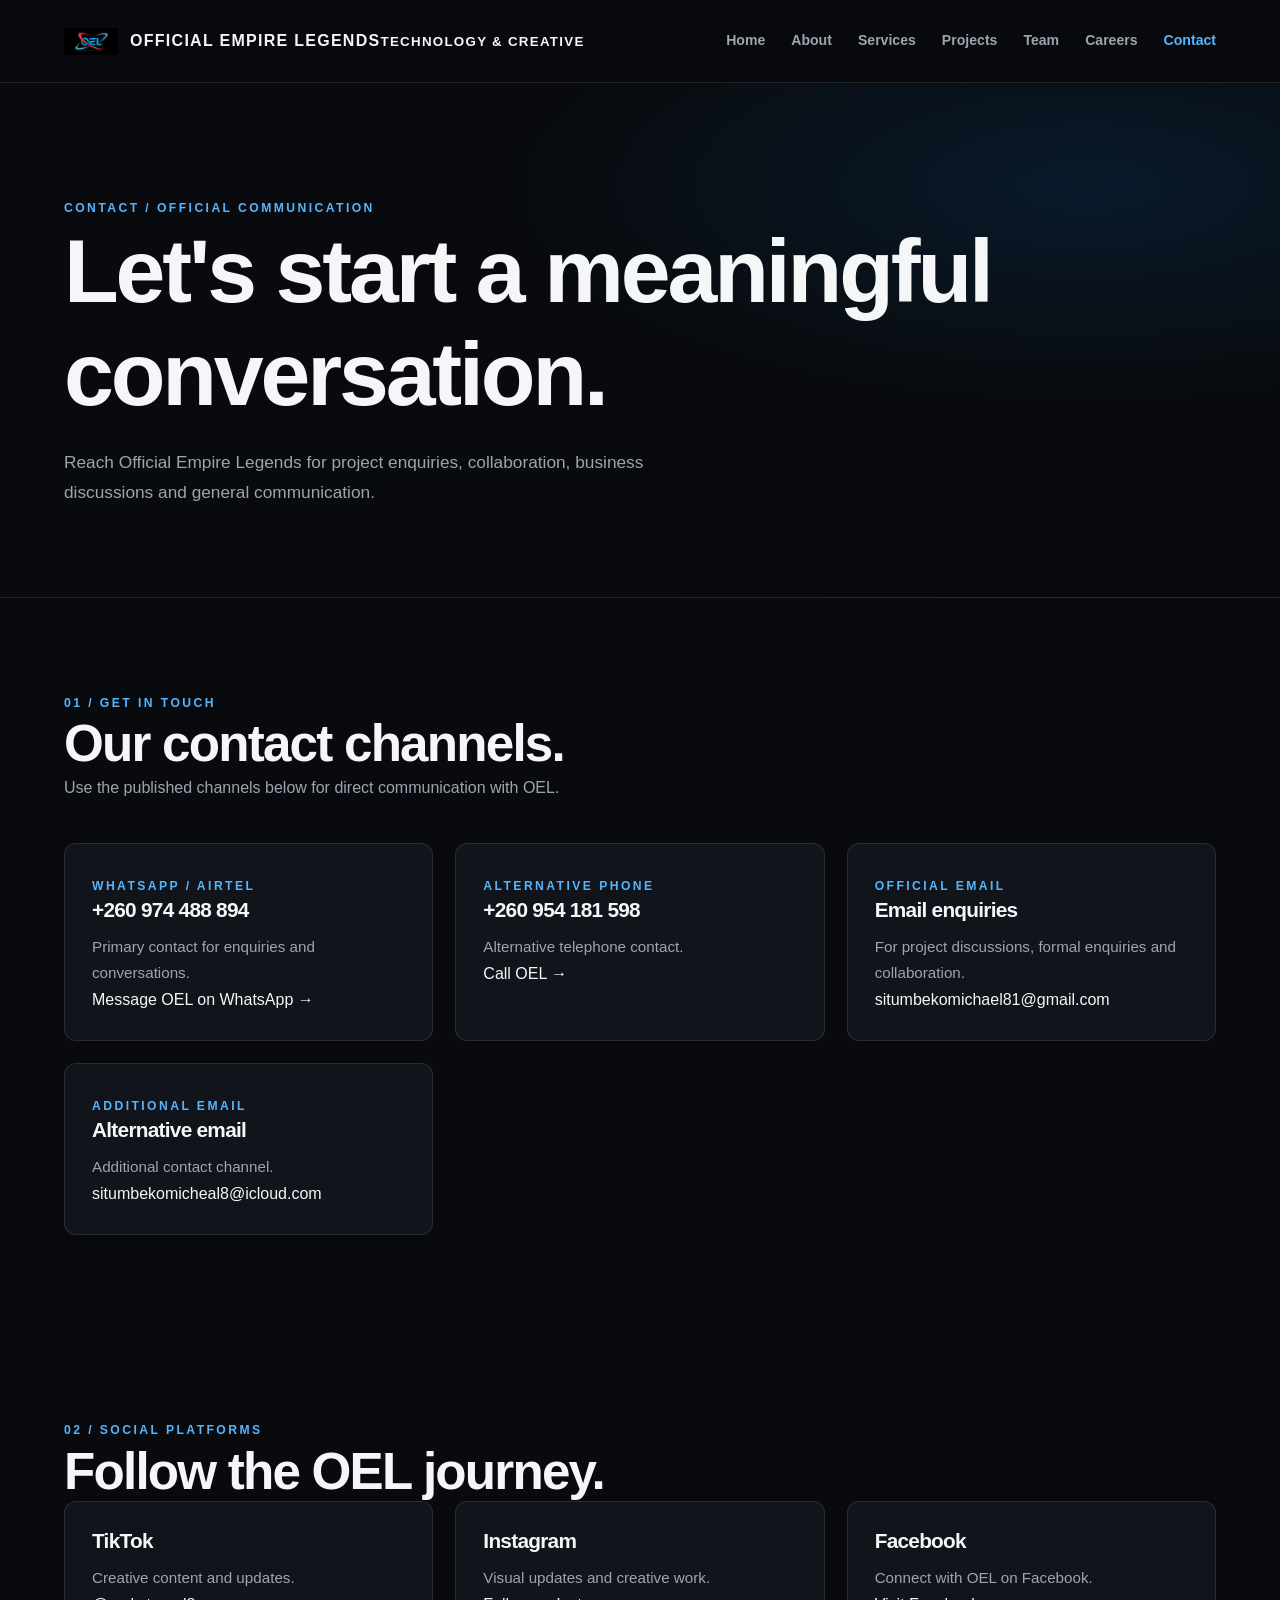
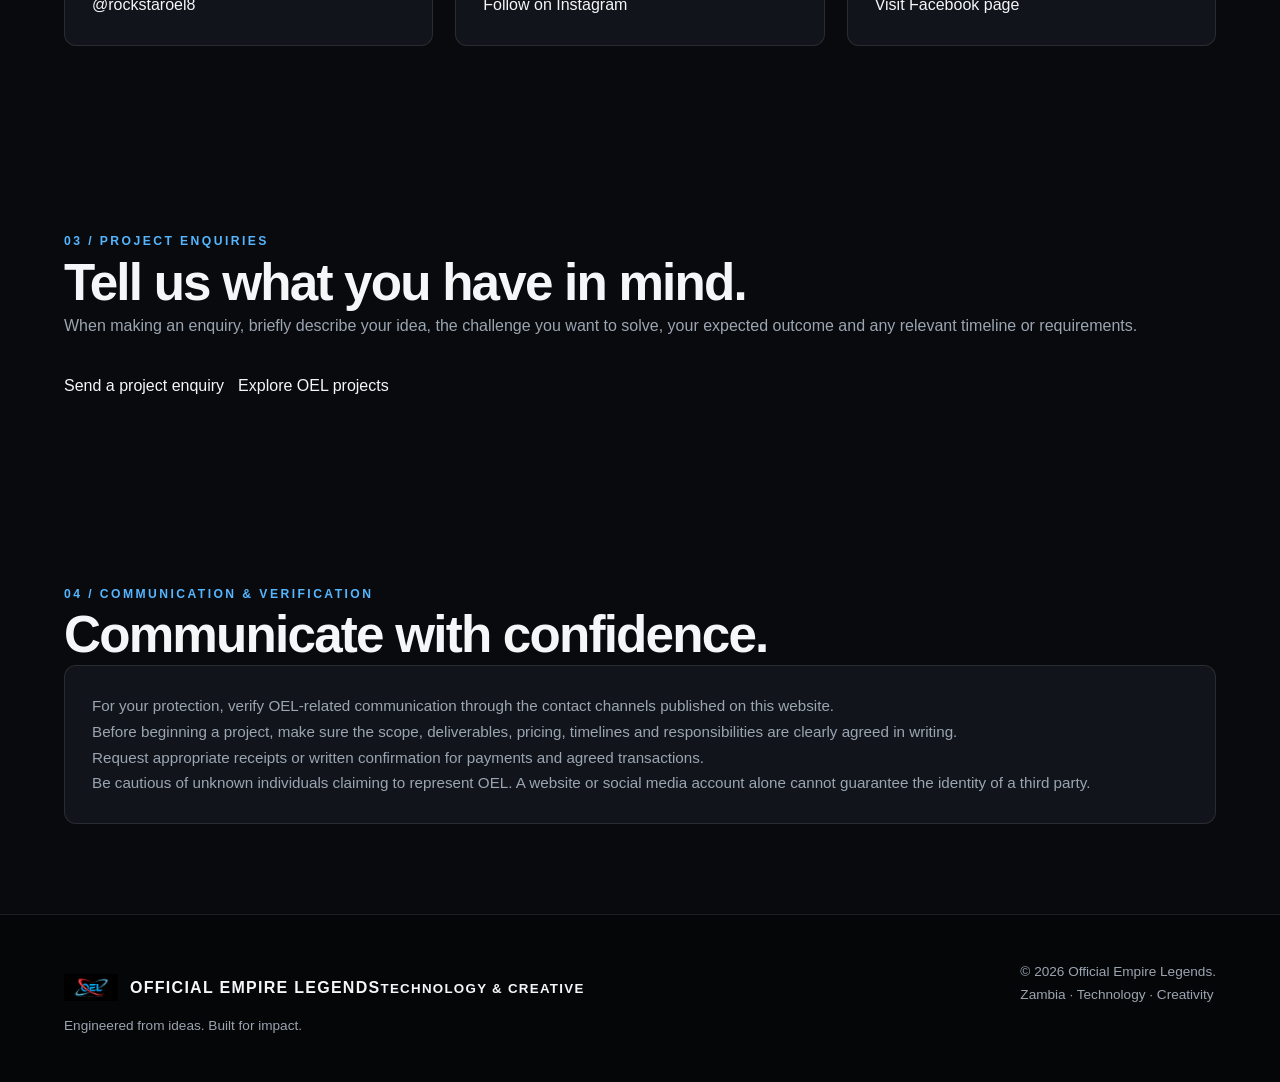
==== contact.html @ d90c9c2c "Build multi-page OEL company website and update leadership" ====
<!DOCTYPE html>
<html lang="en">
<head>
    <meta charset="UTF-8">
    <meta name="viewport" content="width=device-width, initial-scale=1.0">
    <meta name="description" content="Contact Official Empire Legends in Zambia for project enquiries, collaboration and business communication.">
    <meta name="theme-color" content="#080b12">
    <title>Contact | Official Empire Legends</title>
    <link rel="icon" href="assets/images/oel-logo.webp">
    <link rel="stylesheet" href="css/style.css">
</head>
<body>

<header class="site-header">
    <div class="container nav-container">
        <a class="brand" href="index.html" aria-label="OEL Home">
            <img src="assets/images/oel-logo.webp" alt="OEL logo">
            <span>OFFICIAL EMPIRE LEGENDS<small>TECHNOLOGY &amp; CREATIVE</small></span>
        </a>
        <button class="menu-toggle" aria-label="Toggle navigation" aria-expanded="false">☰</button>
        <nav class="nav-links" aria-label="Main navigation">
            <a href="index.html">Home</a>
            <a href="about.html">About</a>
            <a href="services.html">Services</a>
            <a href="projects.html">Projects</a>
            <a href="team.html">Team</a>
            <a href="careers.html">Careers</a>
            <a href="contact.html" class="active">Contact</a>
        </nav>
    </div>
</header>

<main>

<section class="page-hero">
    <div class="container">
        <span class="eyebrow">CONTACT / OFFICIAL COMMUNICATION</span>
        <h1>Let's start a meaningful conversation.</h1>
        <p>
            Reach Official Empire Legends for project enquiries,
            collaboration, business discussions and general communication.
        </p>
    </div>
</section>

<section class="section">
    <div class="container">
        <span class="eyebrow">01 / GET IN TOUCH</span>
        <h2>Our contact channels.</h2>
        <p class="section-heading">
            Use the published channels below for direct communication
            with OEL.
        </p>

        <div class="grid">

            <article class="panel">
                <span class="eyebrow">WHATSAPP / AIRTEL</span>
                <h3>+260 974 488 894</h3>
                <p>Primary contact for enquiries and conversations.</p>
                <a href="https://wa.me/260974488894" target="_blank" rel="noopener noreferrer">Message OEL on WhatsApp →</a>
            </article>

            <article class="panel">
                <span class="eyebrow">ALTERNATIVE PHONE</span>
                <h3>+260 954 181 598</h3>
                <p>Alternative telephone contact.</p>
                <a href="tel:+260954181598">Call OEL →</a>
            </article>

            <article class="panel">
                <span class="eyebrow">OFFICIAL EMAIL</span>
                <h3>Email enquiries</h3>
                <p>For project discussions, formal enquiries and collaboration.</p>
                <a href="mailto:situmbekomichael81@gmail.com">situmbekomichael81@gmail.com</a>
            </article>

            <article class="panel">
                <span class="eyebrow">ADDITIONAL EMAIL</span>
                <h3>Alternative email</h3>
                <p>Additional contact channel.</p>
                <a href="mailto:situmbekomicheal8@icloud.com">situmbekomicheal8@icloud.com</a>
            </article>

        </div>
    </div>
</section>

<section class="section">
    <div class="container">
        <span class="eyebrow">02 / SOCIAL PLATFORMS</span>
        <h2>Follow the OEL journey.</h2>

        <div class="grid">
            <article class="panel">
                <h3>TikTok</h3>
                <p>Creative content and updates.</p>
                <a href="https://www.tiktok.com/@rockstaroel8" target="_blank" rel="noopener noreferrer">@rockstaroel8</a>
            </article>

            <article class="panel">
                <h3>Instagram</h3>
                <p>Visual updates and creative work.</p>
                <a href="https://www.instagram.com/mackyboy____oel/" target="_blank" rel="noopener noreferrer">Follow on Instagram</a>
            </article>

            <article class="panel">
                <h3>Facebook</h3>
                <p>Connect with OEL on Facebook.</p>
                <a href="https://www.facebook.com/share/1HdHKeSWNU/?mibextid=wwXIfr" target="_blank" rel="noopener noreferrer">Visit Facebook page</a>
            </article>
        </div>
    </div>
</section>

<section class="section">
    <div class="container">
        <span class="eyebrow">03 / PROJECT ENQUIRIES</span>
        <h2>Tell us what you have in mind.</h2>
        <p>
            When making an enquiry, briefly describe your idea,
            the challenge you want to solve, your expected outcome
            and any relevant timeline or requirements.
        </p>
        <div class="hero-actions">
            <a class="btn btn-primary" href="mailto:situmbekomichael81@gmail.com?subject=OEL%20Project%20Enquiry">Send a project enquiry</a>
            <a class="btn btn-outline" href="projects.html">Explore OEL projects</a>
        </div>
    </div>
</section>

<section class="section">
    <div class="container">
        <span class="eyebrow">04 / COMMUNICATION &amp; VERIFICATION</span>
        <h2>Communicate with confidence.</h2>

        <div class="panel">
            <p>
                For your protection, verify OEL-related communication
                through the contact channels published on this website.
            </p>
            <p>
                Before beginning a project, make sure the scope,
                deliverables, pricing, timelines and responsibilities
                are clearly agreed in writing.
            </p>
            <p>
                Request appropriate receipts or written confirmation
                for payments and agreed transactions.
            </p>
            <p>
                Be cautious of unknown individuals claiming to represent
                OEL. A website or social media account alone cannot
                guarantee the identity of a third party.
            </p>
        </div>
    </div>
</section>

</main>

<footer class="site-footer">
    <div class="container footer-layout">
        <div>
            <a class="brand" href="index.html">
                <img src="assets/images/oel-logo.webp" alt="OEL logo">
                <span>OFFICIAL EMPIRE LEGENDS<small>TECHNOLOGY &amp; CREATIVE</small></span>
            </a>
            <p>Engineered from ideas. Built for impact.</p>
        </div>
        <div>
            <p>© <span data-current-year>2026</span> Official Empire Legends.</p>
            <p>Zambia · Technology · Creativity</p>
        </div>
    </div>
</footer>

<script src="js/main.js"></script>
</body>
</html>
---- css/style.css ----
/* OFFICIAL EMPIRE LEGENDS — OEL DESIGN SYSTEM */

:root {
    --bg: #080a0d;
    --surface: #11151b;
    --surface-light: #191f27;
    --text: #f4f6f8;
    --muted: #9ba5b1;
    --blue: #168cff;
    --blue-light: #55b5ff;
    --red: #ed3447;
    --border: rgba(255,255,255,.10);
    --max-width: 1200px;
    --radius: 12px;
}

* {
    box-sizing: border-box;
    margin: 0;
    padding: 0;
}

html {
    scroll-behavior: smooth;
}

body {
    background: var(--bg);
    color: var(--text);
    font-family: Arial, Helvetica, sans-serif;
    line-height: 1.7;
    min-height: 100vh;
}

a {
    color: inherit;
    text-decoration: none;
}

img {
    display: block;
    max-width: 100%;
}

button {
    font: inherit;
}

.container {
    width: min(90%, var(--max-width));
    margin-inline: auto;
}

/* NAVIGATION */

.site-header {
    position: sticky;
    top: 0;
    z-index: 1000;
    background: rgba(8,10,13,.94);
    border-bottom: 1px solid var(--border);
    backdrop-filter: blur(16px);
}

.nav-container {
    min-height: 82px;
    display: flex;
    align-items: center;
    justify-content: space-between;
    gap: 30px;
}

.brand {
    display: flex;
    align-items: center;
    gap: 12px;
    font-weight: 800;
    letter-spacing: .08em;
}

.brand img {
    width: 54px;
    height: 54px;
    object-fit: contain;
}

.brand span {
    font-size: 1rem;
}

.nav-links {
    display: flex;
    align-items: center;
    gap: 26px;
    list-style: none;
}

.nav-links a {
    color: var(--muted);
    font-size: .88rem;
    font-weight: 600;
    transition: color .2s ease;
}

.nav-links a:hover,
.nav-links a.active {
    color: var(--blue-light);
}

.nav-links .nav-contact {
    color: white;
    background: var(--blue);
    padding: 10px 17px;
    border-radius: 5px;
}

.menu-toggle {
    display: none;
    border: 1px solid var(--border);
    color: white;
    background: var(--surface);
    padding: 8px 12px;
    border-radius: 6px;
    cursor: pointer;
}

/* TYPOGRAPHY */

.eyebrow {
    color: var(--blue-light);
    font-size: .76rem;
    font-weight: 800;
    letter-spacing: .2em;
    text-transform: uppercase;
}

h1, h2, h3 {
    line-height: 1.15;
    letter-spacing: -.035em;
}

h1 {
    font-size: clamp(2.8rem, 7vw, 5.8rem);
}

h2 {
    font-size: clamp(2rem, 4vw, 3.3rem);
}

h3 {
    font-size: 1.3rem;
}

p {
    color: var(--muted);
}

.accent {
    color: var(--blue-light);
}

.red-accent {
    color: var(--red);
}

/* BUTTONS */

.button {
    display: inline-flex;
    align-items: center;
    justify-content: center;
    padding: 13px 21px;
    border: 1px solid var(--blue);
    border-radius: 5px;
    background: var(--blue);
    color: white;
    font-size: .9rem;
    font-weight: 700;
    transition: .2s ease;
}

.button:hover {
    background: transparent;
    transform: translateY(-2px);
}

.button-outline {
    background: transparent;
    border-color: var(--border);
}

.button-outline:hover {
    border-color: var(--blue);
    color: var(--blue-light);
}

/* PAGE STRUCTURE */

.page-hero {
    padding: 110px 0 90px;
    border-bottom: 1px solid var(--border);
    background:
        radial-gradient(ellipse at 85% 20%, rgba(22,140,255,.12), transparent 38%),
        var(--bg);
}

.page-hero p {
    max-width: 650px;
    margin-top: 22px;
    font-size: 1.08rem;
}

.section {
    padding: 90px 0;
}

.section-heading {
    max-width: 720px;
    margin-bottom: 42px;
}

.section-heading h2 {
    margin: 13px 0 17px;
}

/* CONTENT GRIDS */

.grid {
    display: grid;
    grid-template-columns: repeat(3, minmax(0, 1fr));
    gap: 22px;
}

.panel {
    padding: 27px;
    background: var(--surface);
    border: 1px solid var(--border);
    border-radius: var(--radius);
}

.panel h3 {
    margin-bottom: 12px;
}

.panel p {
    font-size: .95rem;
}

/* FOUNDER PROFILE */

.founder-layout {
    display: grid;
    grid-template-columns: .85fr 1.15fr;
    gap: 55px;
    align-items: center;
}

.founder-photo {
    width: 100%;
    aspect-ratio: 4 / 5;
    object-fit: cover;
    border-radius: var(--radius);
    border: 1px solid var(--border);
    background: var(--surface);
}

/* FOOTER */

.site-footer {
    padding: 45px 0;
    border-top: 1px solid var(--border);
    background: #050608;
}

.footer-layout {
    display: flex;
    justify-content: space-between;
    gap: 30px;
}

.footer-layout p {
    font-size: .85rem;
}

/* RESPONSIVE DESIGN */

@media (max-width: 850px) {
    .menu-toggle {
        display: block;
    }

    .nav-links {
        display: none;
        position: absolute;
        top: 82px;
        left: 0;
        right: 0;
        padding: 25px 5%;
        flex-direction: column;
        align-items: flex-start;
        background: var(--surface);
        border-bottom: 1px solid var(--border);
    }

    .nav-links.open {
        display: flex;
    }

    .grid {
        grid-template-columns: repeat(2, minmax(0, 1fr));
    }

    .founder-layout {
        grid-template-columns: 1fr;
        gap: 30px;
    }

    .founder-photo {
        max-width: 420px;
    }
}

@media (max-width: 560px) {
    .grid {
        grid-template-columns: 1fr;
    }

    .page-hero {
        padding: 75px 0 65px;
    }

    .section {
        padding: 65px 0;
    }

    .footer-layout {
        flex-direction: column;
    }

    .brand span {
        font-size: .85rem;
    }
}

/* OEL HOMEPAGE */

.home-hero {
    min-height: 650px;
    display: flex;
    align-items: center;
    position: relative;
    overflow: hidden;
    border-bottom: 1px solid var(--border);
}

.home-hero::after {
    content: "OEL";
    position: absolute;
    right: -25px;
    bottom: -125px;
    font-size: clamp(15rem, 35vw, 32rem);
    font-weight: 900;
    line-height: 1;
    letter-spacing: -.1em;
    color: rgba(255,255,255,.025);
    pointer-events: none;
}

.home-hero-content {
    position: relative;
    z-index: 1;
    max-width: 850px;
    padding: 100px 0;
}

.home-hero h1 {
    max-width: 850px;
    margin: 25px 0;
    text-transform: uppercase;
}

.home-hero p {
    max-width: 620px;
    font-size: 1.08rem;
}

.hero-actions {
    display: flex;
    flex-wrap: wrap;
    gap: 14px;
    margin-top: 32px;
}

.home-intro {
    display: grid;
    grid-template-columns: 1fr 1fr;
    gap: 70px;
    align-items: start;
}

.project-row {
    display: grid;
    grid-template-columns: 100px 1fr auto;
    align-items: center;
    gap: 25px;
    padding: 27px 0;
    border-top: 1px solid var(--border);
}

.project-number {
    color: var(--blue-light);
    font-size: .85rem;
    font-weight: 800;
    letter-spacing: .1em;
}

.project-row h3 {
    margin-bottom: 6px;
}

.project-row p {
    font-size: .9rem;
}

.project-arrow {
    color: var(--blue-light);
    font-size: 1.5rem;
}

.home-statement {
    padding: 85px 0;
    background: var(--surface);
    border-block: 1px solid var(--border);
}

.home-statement h2 {
    max-width: 850px;
    font-size: clamp(2rem, 5vw, 4.2rem);
}

@media (max-width: 650px) {
    .home-hero {
        min-height: 570px;
    }

    .home-intro {
        grid-template-columns: 1fr;
        gap: 25px;
    }

    .project-row {
        grid-template-columns: 45px 1fr;
        gap: 15px;
    }

    .project-arrow {
        display: none;
    }
}

/* OEL TEAM AVATARS */
.team-avatar {
    display: block;
    width: 100%;
    max-width: 100%;
    aspect-ratio: 4 / 5;
    object-fit: cover;
    object-position: center;
    margin: 0 auto 22px;
    border-radius: 14px;
    border: 1px solid var(--border);
    background: var(--surface);
}
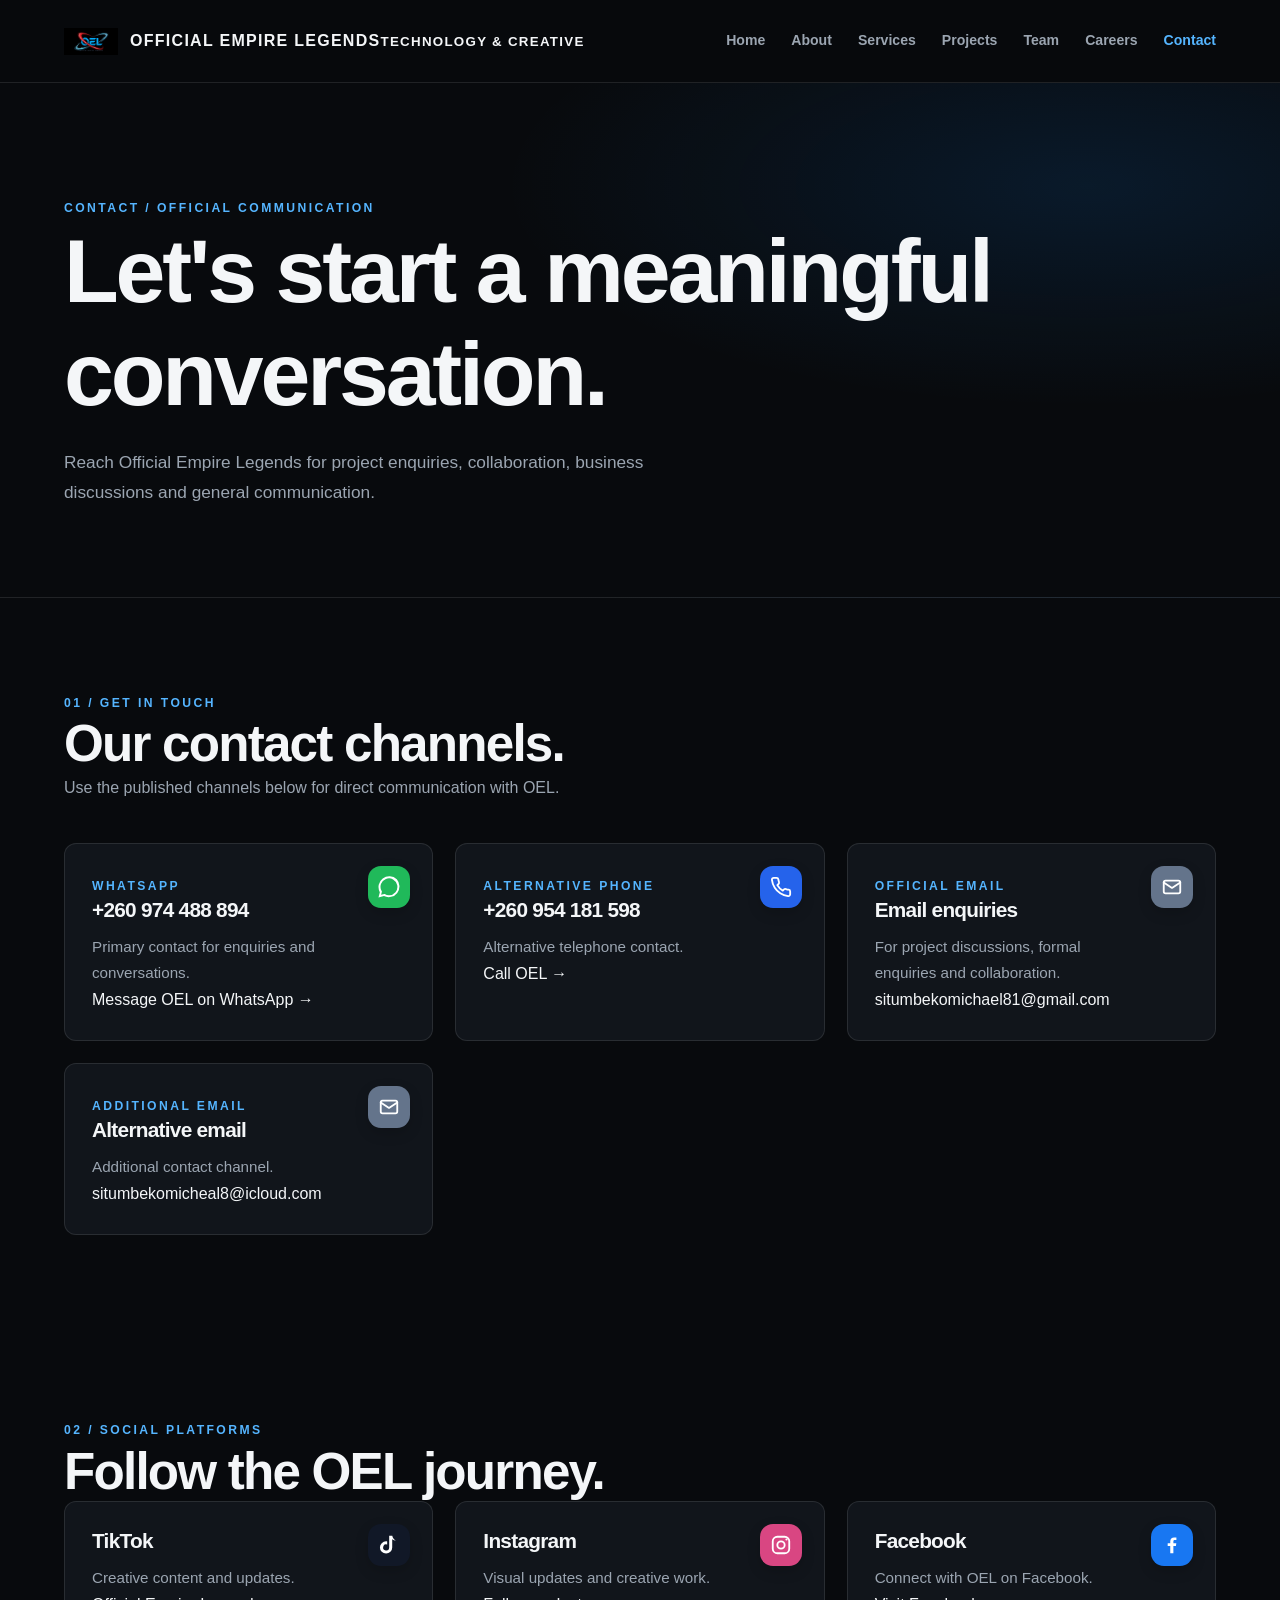
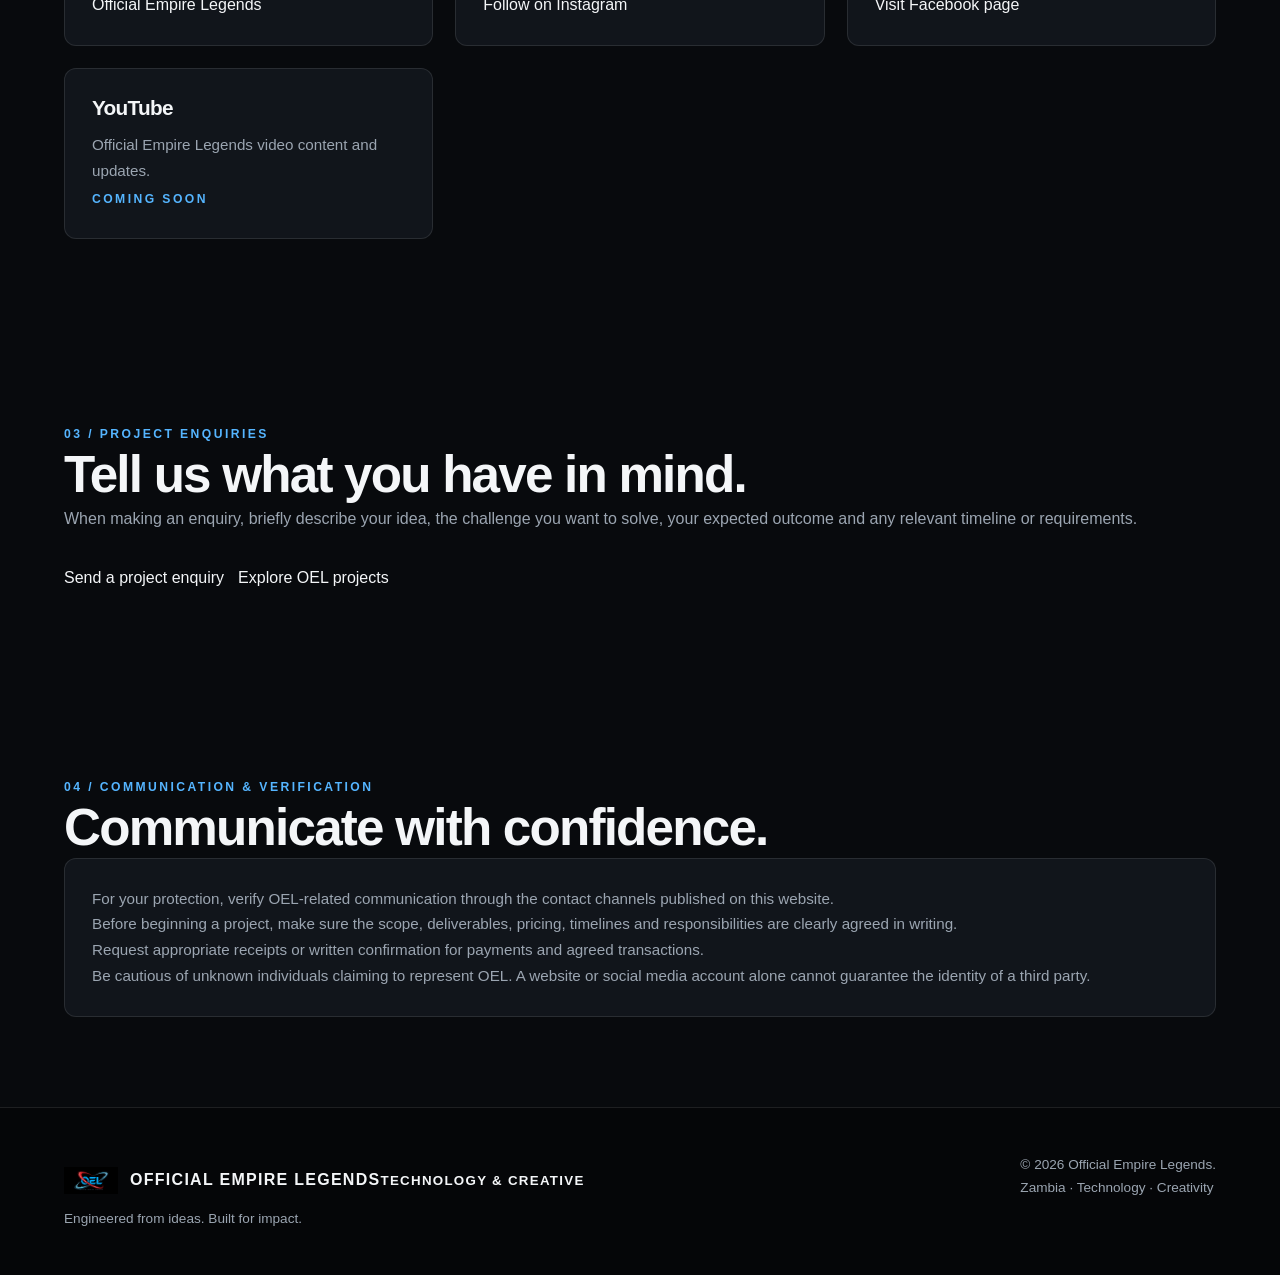
==== commit b3506788: "Update OEL branding and contact layout" ====
--- a/contact.html
+++ b/contact.html
@@ -55,28 +55,28 @@
 
         <div class="grid">
 
-            <article class="panel">
-                <span class="eyebrow">WHATSAPP / AIRTEL</span>
+            <article class="panel contact-card"><a class="contact-card-icon whatsapp" href="https://wa.me/260974488894" aria-label="Open whatsapp contact" target="_blank" rel="noopener noreferrer"><svg viewBox="0 0 24 24" aria-hidden="true"><path d="M20.5 3.5A11.8 11.8 0 0 0 2 17.7L.5 23.5l6-1.6A11.8 11.8 0 0 0 20.5 3.5ZM12 21a9.2 9.2 0 0 1-4.7-1.3l-.4-.2-3.5.9.9-3.4-.2-.4A9.2 9.2 0 1 1 12 21Z"/></svg></a>
+                <span class="eyebrow">WHATSAPP</span>
                 <h3>+260 974 488 894</h3>
                 <p>Primary contact for enquiries and conversations.</p>
                 <a href="https://wa.me/260974488894" target="_blank" rel="noopener noreferrer">Message OEL on WhatsApp →</a>
             </article>
 
-            <article class="panel">
+            <article class="panel contact-card"><a class="contact-card-icon phone" href="tel:+260954181598" aria-label="Open phone contact"><svg viewBox="0 0 24 24" aria-hidden="true"><path d="M22 16.9v3a2 2 0 0 1-2.2 2 19.8 19.8 0 0 1-8.6-3.1 19.4 19.4 0 0 1-6-6A19.8 19.8 0 0 1 2.1 4.2 2 2 0 0 1 4.1 2h3a2 2 0 0 1 2 1.7c.1 1 .4 2 .7 2.9a2 2 0 0 1-.5 2.1L8 10a16 16 0 0 0 6 6l1.3-1.3a2 2 0 0 1 2.1-.5c.9.3 1.9.6 2.9.7a2 2 0 0 1 1.7 2Z"/></svg></a>
                 <span class="eyebrow">ALTERNATIVE PHONE</span>
                 <h3>+260 954 181 598</h3>
                 <p>Alternative telephone contact.</p>
                 <a href="tel:+260954181598">Call OEL →</a>
             </article>
 
-            <article class="panel">
+            <article class="panel contact-card"><a class="contact-card-icon email" href="mailto:situmbekomichael81@gmail.com" aria-label="Open email contact"><svg viewBox="0 0 24 24" aria-hidden="true"><rect x="3" y="5" width="18" height="14" rx="2"/><path d="m3 7 9 6 9-6"/></svg></a>
                 <span class="eyebrow">OFFICIAL EMAIL</span>
                 <h3>Email enquiries</h3>
                 <p>For project discussions, formal enquiries and collaboration.</p>
                 <a href="mailto:situmbekomichael81@gmail.com">situmbekomichael81@gmail.com</a>
             </article>
 
-            <article class="panel">
+            <article class="panel contact-card"><a class="contact-card-icon email" href="mailto:situmbekomicheal8@icloud.com" aria-label="Open email contact"><svg viewBox="0 0 24 24" aria-hidden="true"><rect x="3" y="5" width="18" height="14" rx="2"/><path d="m3 7 9 6 9-6"/></svg></a>
                 <span class="eyebrow">ADDITIONAL EMAIL</span>
                 <h3>Alternative email</h3>
                 <p>Additional contact channel.</p>
@@ -93,22 +93,28 @@
         <h2>Follow the OEL journey.</h2>
 
         <div class="grid">
-            <article class="panel">
+            <article class="panel contact-card"><a class="contact-card-icon tiktok" href="https://www.tiktok.com/@rockstaroel8" aria-label="Open tiktok contact" target="_blank" rel="noopener noreferrer"><svg viewBox="0 0 24 24" aria-hidden="true"><path d="M19.6 7.1a6.5 6.5 0 0 1-4.1-1.5v9.1a6.7 6.7 0 1 1-6.7-6.7c.4 0 .8 0 1.2.1v3.4a3.3 3.3 0 1 0 2.2 3.2V2h3.4a6.5 6.5 0 0 0 4 5.1v3.5Z"/></svg></a>
                 <h3>TikTok</h3>
                 <p>Creative content and updates.</p>
-                <a href="https://www.tiktok.com/@rockstaroel8" target="_blank" rel="noopener noreferrer">@rockstaroel8</a>
+                <a href="https://www.tiktok.com/@rockstaroel8" target="_blank" rel="noopener noreferrer">Official Empire Legends</a>
             </article>
 
-            <article class="panel">
+            <article class="panel contact-card"><a class="contact-card-icon instagram" href="https://www.instagram.com/mackyboy____oel/" aria-label="Open instagram contact" target="_blank" rel="noopener noreferrer"><svg viewBox="0 0 24 24" aria-hidden="true"><rect x="3" y="3" width="18" height="18" rx="5" fill="none" stroke="currentColor" stroke-width="2"/><circle cx="12" cy="12" r="4" fill="none" stroke="currentColor" stroke-width="2"/><circle cx="18" cy="6" r="1.2"/></svg></a>
                 <h3>Instagram</h3>
                 <p>Visual updates and creative work.</p>
                 <a href="https://www.instagram.com/mackyboy____oel/" target="_blank" rel="noopener noreferrer">Follow on Instagram</a>
             </article>
 
-            <article class="panel">
+            <article class="panel contact-card"><a class="contact-card-icon facebook" href="https://www.facebook.com/share/1HdHKeSWNU/?mibextid=wwXIfr" aria-label="Open facebook contact" target="_blank" rel="noopener noreferrer"><svg viewBox="0 0 24 24" aria-hidden="true"><path d="M13.5 21v-8h2.8l.4-3h-3.2V8.1c0-.9.3-1.5 1.6-1.5h1.7V3.9c-.3 0-1.3-.1-2.5-.1-2.5 0-4.2 1.5-4.2 4.3V10H7.3v3h2.8v8Z"/></svg></a>
                 <h3>Facebook</h3>
                 <p>Connect with OEL on Facebook.</p>
                 <a href="https://www.facebook.com/share/1HdHKeSWNU/?mibextid=wwXIfr" target="_blank" rel="noopener noreferrer">Visit Facebook page</a>
+            </article>
+
+            <article class="panel">
+                <h3>YouTube</h3>
+                <p>Official Empire Legends video content and updates.</p>
+                <span class="eyebrow">COMING SOON</span>
             </article>
         </div>
     </div>
--- a/css/style.css
+++ b/css/style.css
@@ -471,3 +471,91 @@
     border: 1px solid var(--border);
     background: var(--surface);
 }
+
+
+
+
+/* OEL CONTACT CARD ICON BUTTONS */
+.contact-card {
+    position: relative;
+    padding-right: 76px;
+}
+
+.contact-card-icon {
+    position: absolute;
+    top: 22px;
+    right: 22px;
+    width: 42px;
+    height: 42px;
+    display: flex;
+    align-items: center;
+    justify-content: center;
+    border-radius: 13px;
+    color: #fff;
+    text-decoration: none;
+    box-shadow: 0 5px 14px rgba(0,0,0,.16);
+    transition: transform .2s ease, box-shadow .2s ease;
+}
+
+.contact-card-icon:hover {
+    transform: translateY(-3px) scale(1.06);
+    box-shadow: 0 8px 20px rgba(0,0,0,.23);
+}
+
+.contact-card-icon svg {
+    width: 22px;
+    height: 22px;
+    fill: currentColor;
+}
+
+.contact-card-icon.email svg,
+.contact-card-icon.phone svg {
+    fill: none;
+    stroke: currentColor;
+    stroke-width: 2;
+    stroke-linecap: round;
+    stroke-linejoin: round;
+}
+
+.contact-card-icon.whatsapp { background: #20b95a; }
+.contact-card-icon.phone { background: #2563eb; }
+.contact-card-icon.email { background: #64748b; }
+.contact-card-icon.tiktok { background: #111827; }
+.contact-card-icon.instagram { background: #d94682; }
+.contact-card-icon.facebook { background: #1877f2; }
+
+@media (max-width: 650px) {
+    .contact-card {
+        padding-right: 68px;
+    }
+    .contact-card-icon {
+        top: 17px;
+        right: 16px;
+        width: 38px;
+        height: 38px;
+    }
+}
+
+/* OEL BRAND WATERMARK — SHARED ACROSS ALL PAGES */
+body {
+    position: relative;
+}
+
+body::before {
+    content: "";
+    position: fixed;
+    inset: 0;
+    z-index: 0;
+    pointer-events: none;
+    background-image: url("../assets/images/oel-logo.webp");
+    background-repeat: no-repeat;
+    background-position: center center;
+    background-size: min(42vw, 420px);
+    opacity: 0.045;
+}
+
+main,
+footer {
+    position: relative;
+    z-index: 1;
+}
